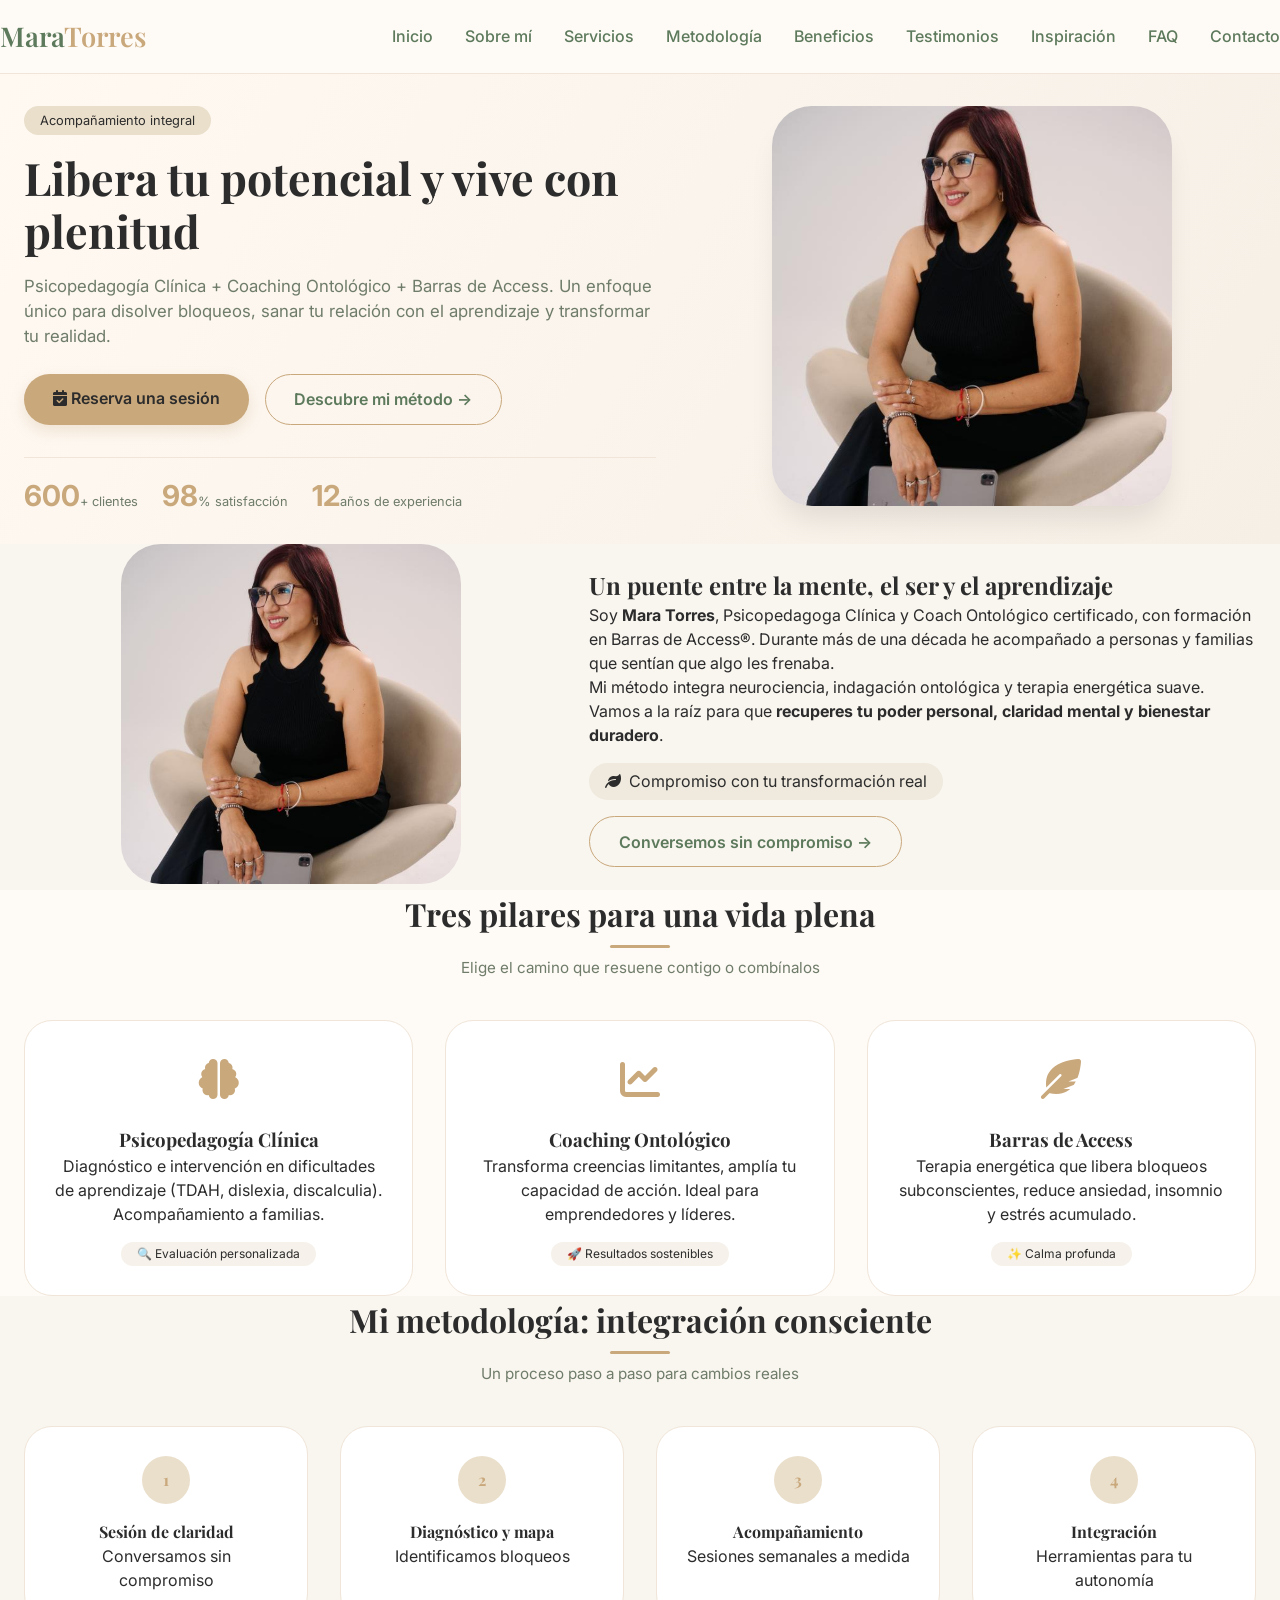
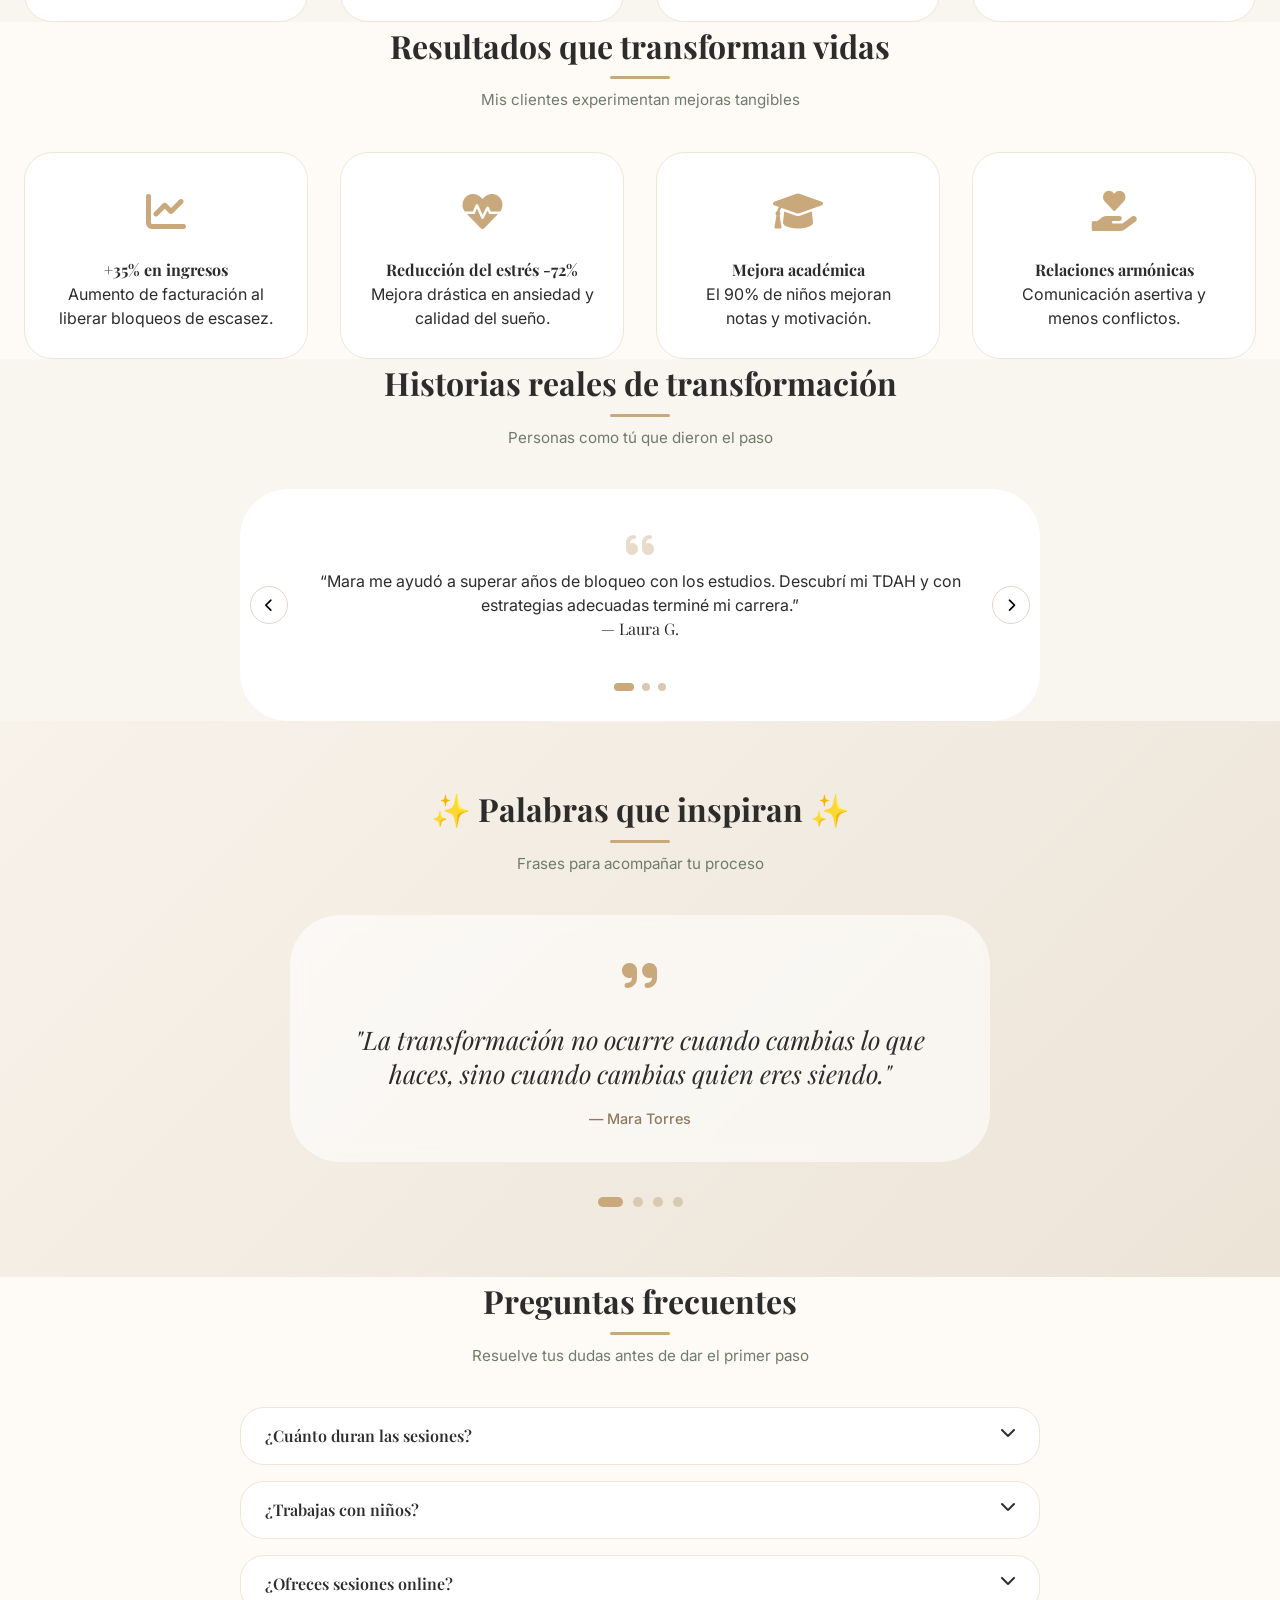
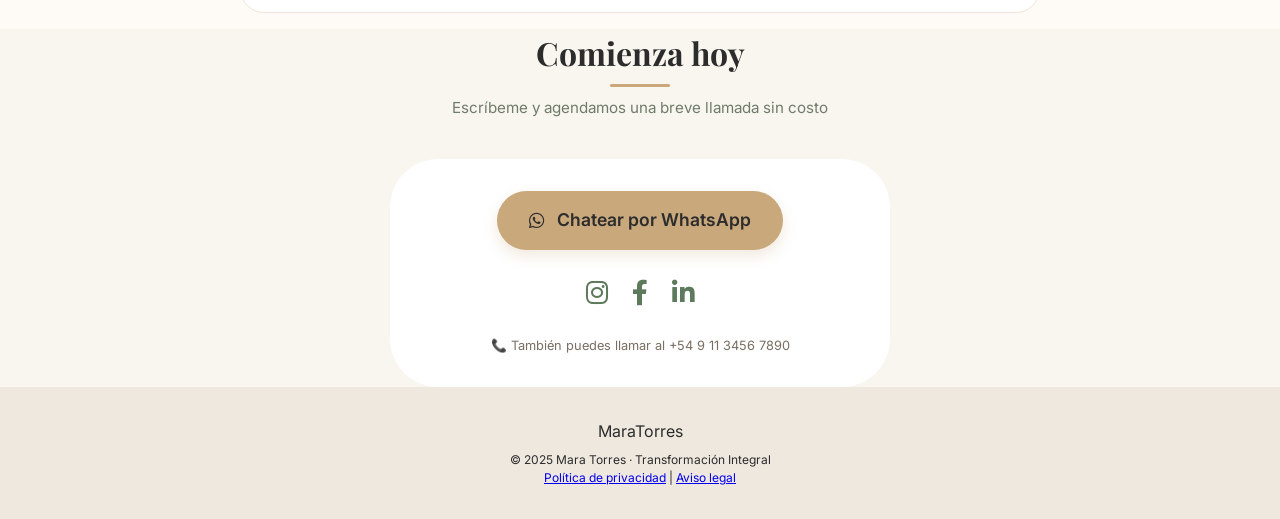
==== index.html @ 10e6f529 "Add files via upload" ====
<!DOCTYPE html>
<html lang="es">
<head>
  <meta charset="UTF-8">
  <meta name="viewport" content="width=device-width, initial-scale=1.0, viewport-fit=cover">
  <meta name="description" content="Mara Torres: Psicopedagogía Clínica, Coaching Ontológico y Barras de Access. Transforma tu vida, libera bloqueos y alcanza bienestar integral.">
  <meta name="keywords" content="coaching ontológico, barras de access, psicopedagogía clínica, bienestar, salud mental">
  <meta name="author" content="Mara Torres">
  <title>Mara Torres | Bienestar integral y transformación personal</title>
  <link rel="stylesheet" href="styles.css">
  <link href="https://fonts.googleapis.com/css2?family=Inter:opsz,wght@14..32,300;14..32,400;14..32,500;14..32,600;14..32,700&family=Playfair+Display:ital,wght@0,400;0,500;0,600;0,700;1,400&display=swap" rel="stylesheet">
  <link rel="stylesheet" href="https://cdnjs.cloudflare.com/ajax/libs/font-awesome/6.0.0-beta3/css/all.min.css">
</head>
<body>

<header>
  <div class="navbar container">
    <div class="logo">Mara<span>Torres</span></div>
    <div class="menu-icon" id="menuToggle">
      <i class="fas fa-bars"></i>
    </div>
    <ul class="nav-links" id="navLinks">
      <li><a href="#home">Inicio</a></li>
      <li><a href="#about">Sobre mí</a></li>
      <li><a href="#services">Servicios</a></li>
      <li><a href="#method">Metodología</a></li>
      <li><a href="#benefits">Beneficios</a></li>
      <li><a href="#testimonials">Testimonios</a></li>
      <li><a href="#artistic">Inspiración</a></li>
      <li><a href="#faq">FAQ</a></li>
      <li><a href="#contact">Contacto</a></li>
    </ul>
  </div>
</header>

<main>
  <section id="home" class="hero">
    <div class="container hero-grid">
      <div class="hero-content fade-up">
        <span class="hero-badge">Acompañamiento integral</span>
        <h1>Libera tu potencial y vive con plenitud</h1>
        <p>Psicopedagogía Clínica + Coaching Ontológico + Barras de Access. Un enfoque único para disolver bloqueos, sanar tu relación con el aprendizaje y transformar tu realidad.</p>
        <div class="hero-buttons">
          <a href="#contact" class="btn-primary"><i class="fas fa-calendar-check"></i> Reserva una sesión</a>
          <a href="#method" class="btn-outline">Descubre mi método →</a>
        </div>
        <div class="hero-stats">
          <div class="stat"><span class="stat-number" data-target="600">0</span><span class="stat-label">+ clientes</span></div>
          <div class="stat"><span class="stat-number" data-target="98">0</span><span class="stat-label">% satisfacción</span></div>
          <div class="stat"><span class="stat-number" data-target="12">0</span><span class="stat-label">años de experiencia</span></div>
        </div>
      </div>
      <div class="hero-image fade-up">
        <img src="mara.jpg" alt="Mara Torres">
      </div>
    </div>
  </section>

  <section id="about" class="bg-soft">
    <div class="container about-wrapper">
      <div class="about-img fade-up">
        <img src="mara.jpg" alt="Mara Torres">
      </div>
      <div class="about-text fade-up">
        <h2>Un puente entre la mente, el ser y el aprendizaje</h2>
        <p>Soy <strong>Mara Torres</strong>, Psicopedagoga Clínica y Coach Ontológico certificado, con formación en Barras de Access®. Durante más de una década he acompañado a personas y familias que sentían que algo les frenaba.</p>
        <p>Mi método integra neurociencia, indagación ontológica y terapia energética suave. Vamos a la raíz para que <strong>recuperes tu poder personal, claridad mental y bienestar duradero</strong>.</p>
        <div class="about-signature"><i class="fas fa-leaf"></i> <span>Compromiso con tu transformación real</span></div>
        <a href="#contact" class="btn-outline">Conversemos sin compromiso →</a>
      </div>
    </div>
  </section>

  <section id="services">
    <div class="container">
      <div class="section-header fade-up">
        <h2>Tres pilares para una vida plena</h2>
        <p>Elige el camino que resuene contigo o combínalos</p>
      </div>
      <div class="services-grid">
        <div class="service-card fade-up delay-1">
          <div class="service-icon"><i class="fas fa-brain"></i></div>
          <h3>Psicopedagogía Clínica</h3>
          <p>Diagnóstico e intervención en dificultades de aprendizaje (TDAH, dislexia, discalculia). Acompañamiento a familias.</p>
          <div class="service-tag">🔍 Evaluación personalizada</div>
        </div>
        <div class="service-card fade-up delay-2">
          <div class="service-icon"><i class="fas fa-chart-line"></i></div>
          <h3>Coaching Ontológico</h3>
          <p>Transforma creencias limitantes, amplía tu capacidad de acción. Ideal para emprendedores y líderes.</p>
          <div class="service-tag">🚀 Resultados sostenibles</div>
        </div>
        <div class="service-card fade-up delay-3">
          <div class="service-icon"><i class="fas fa-feather-alt"></i></div>
          <h3>Barras de Access</h3>
          <p>Terapia energética que libera bloqueos subconscientes, reduce ansiedad, insomnio y estrés acumulado.</p>
          <div class="service-tag">✨ Calma profunda</div>
        </div>
      </div>
    </div>
  </section>

  <section id="method" class="bg-soft">
    <div class="container">
      <div class="section-header fade-up">
        <h2>Mi metodología: integración consciente</h2>
        <p>Un proceso paso a paso para cambios reales</p>
      </div>
      <div class="method-steps">
        <div class="step fade-up"><div class="step-number">1</div><h4>Sesión de claridad</h4><p>Conversamos sin compromiso</p></div>
        <div class="step fade-up"><div class="step-number">2</div><h4>Diagnóstico y mapa</h4><p>Identificamos bloqueos</p></div>
        <div class="step fade-up"><div class="step-number">3</div><h4>Acompañamiento</h4><p>Sesiones semanales a medida</p></div>
        <div class="step fade-up"><div class="step-number">4</div><h4>Integración</h4><p>Herramientas para tu autonomía</p></div>
      </div>
    </div>
  </section>

  <section id="benefits">
    <div class="container">
      <div class="section-header fade-up">
        <h2>Resultados que transforman vidas</h2>
        <p>Mis clientes experimentan mejoras tangibles</p>
      </div>
      <div class="benefits-grid">
        <div class="benefit-item fade-up"><div class="benefit-icon"><i class="fas fa-chart-line"></i></div><h4>+35% en ingresos</h4><p>Aumento de facturación al liberar bloqueos de escasez.</p></div>
        <div class="benefit-item fade-up"><div class="benefit-icon"><i class="fas fa-heartbeat"></i></div><h4>Reducción del estrés -72%</h4><p>Mejora drástica en ansiedad y calidad del sueño.</p></div>
        <div class="benefit-item fade-up"><div class="benefit-icon"><i class="fas fa-graduation-cap"></i></div><h4>Mejora académica</h4><p>El 90% de niños mejoran notas y motivación.</p></div>
        <div class="benefit-item fade-up"><div class="benefit-icon"><i class="fas fa-hand-holding-heart"></i></div><h4>Relaciones armónicas</h4><p>Comunicación asertiva y menos conflictos.</p></div>
      </div>
    </div>
  </section>

  <section id="testimonials" class="bg-soft">
    <div class="container">
      <div class="section-header fade-up">
        <h2>Historias reales de transformación</h2>
        <p>Personas como tú que dieron el paso</p>
      </div>
      <div class="testimonial-slider-container fade-up">
        <div class="testimonials-wrapper" id="testimonialWrapper">
          <div class="testimonial-card"><i class="fas fa-quote-left testimonial-quote"></i><div class="testimonial-text">“Mara me ayudó a superar años de bloqueo con los estudios. Descubrí mi TDAH y con estrategias adecuadas terminé mi carrera.”</div><div class="testimonial-name">— Laura G.</div></div>
          <div class="testimonial-card"><i class="fas fa-quote-left testimonial-quote"></i><div class="testimonial-text">“El coaching ontológico me dio las herramientas para duplicar mis ingresos en 6 meses y sentir paz al emprender.”</div><div class="testimonial-name">— Carlos M.</div></div>
          <div class="testimonial-card"><i class="fas fa-quote-left testimonial-quote"></i><div class="testimonial-text">“Las Barras de Access me liberaron de un insomnio de 10 años. Ahora duermo profundamente.”</div><div class="testimonial-name">— Valeria S.</div></div>
        </div>
        <button class="slider-btn btn-prev" id="prevTesti"><i class="fas fa-chevron-left"></i></button>
        <button class="slider-btn btn-next" id="nextTesti"><i class="fas fa-chevron-right"></i></button>
        <div class="dots" id="testiDots"></div>
      </div>
    </div>
  </section>

  <section id="artistic" class="artistic-section">
    <div class="container">
      <div class="section-header fade-up">
        <h2>✨ Palabras que inspiran ✨</h2>
        <p>Frases para acompañar tu proceso</p>
      </div>
      <div class="artistic-slider" id="artisticSlider">
        <div class="artistic-slide active">
          <div class="quote-icon"><i class="fas fa-quote-right"></i></div>
          <p class="artistic-text">"La transformación no ocurre cuando cambias lo que haces, sino cuando cambias quien eres siendo."</p>
          <span class="artistic-author">— Mara Torres</span>
        </div>
        <div class="artistic-slide">
          <div class="quote-icon"><i class="fas fa-seedling"></i></div>
          <p class="artistic-text">"El aprendizaje no es llenar un cubo, sino encender un fuego."</p>
          <span class="artistic-author">— William Butler Yeats</span>
        </div>
        <div class="artistic-slide">
          <div class="quote-icon"><i class="fas fa-dove"></i></div>
          <p class="artistic-text">"Tu cerebro es maleable. Cada pensamiento nuevo es una nueva conexión esperando nacer."</p>
          <span class="artistic-author">— Neurociencia Aplicada</span>
        </div>
        <div class="artistic-slide">
          <div class="quote-icon"><i class="fas fa-feather-alt"></i></div>
          <p class="artistic-text">"Las Barras de Access no curan, liberan lo que nunca debió estar allí."</p>
          <span class="artistic-author">— Gary Douglas</span>
        </div>
      </div>
      <div class="artistic-dots" id="artisticDots"></div>
    </div>
  </section>

  <section id="faq">
    <div class="container">
      <div class="section-header fade-up">
        <h2>Preguntas frecuentes</h2>
        <p>Resuelve tus dudas antes de dar el primer paso</p>
      </div>
      <div class="faq-grid">
        <div class="faq-item fade-up"><div class="faq-question"><span>¿Cuánto duran las sesiones?</span><i class="fas fa-chevron-down"></i></div><div class="faq-answer">Sesiones de 60 min (presencial/online). Barras de Access: 90 min.</div></div>
        <div class="faq-item fade-up"><div class="faq-question"><span>¿Trabajas con niños?</span><i class="fas fa-chevron-down"></i></div><div class="faq-answer">Sí, en Psicopedagogía Clínica desde 6 años, siempre con acompañamiento familiar.</div></div>
        <div class="faq-item fade-up"><div class="faq-question"><span>¿Ofreces sesiones online?</span><i class="fas fa-chevron-down"></i></div><div class="faq-answer">Sí, vía Zoom para todo el mundo. Las Barras también a distancia.</div></div>
      </div>
    </div>
  </section>

  <section id="contact" class="bg-soft">
    <div class="container">
      <div class="section-header fade-up">
        <h2>Comienza hoy</h2>
        <p>Escríbeme y agendamos una breve llamada sin costo</p>
      </div>
      <div class="contact-simple">
        <a href="https://wa.me/541134567890?text=Hola%20Mara%2C%20quiero%20agendar%20una%20sesi%C3%B3n" class="btn-primary whatsapp-big" target="_blank">
          <i class="fab fa-whatsapp"></i> Chatear por WhatsApp
        </a>
        <div class="social-links">
          <a href="#" class="social-icon"><i class="fab fa-instagram"></i></a>
          <a href="#" class="social-icon"><i class="fab fa-facebook-f"></i></a>
          <a href="#" class="social-icon"><i class="fab fa-linkedin-in"></i></a>
        </div>
        <p class="contact-note-mobile">📞 También puedes llamar al +54 9 11 3456 7890</p>
      </div>
    </div>
  </section>
</main>

<footer>
  <div class="container">
    <div class="footer-logo">Mara<span>Torres</span></div>
    <div class="copyright">
      <p>© 2025 Mara Torres · Transformación Integral</p>
      <p><a href="#">Política de privacidad</a> | <a href="#">Aviso legal</a></p>
    </div>
  </div>
</footer>

<script src="script.js"></script>
</body>
</html>
---- styles.css ----
/* ========== PALETA DE COLORES (CAMBIA AQUÍ PARA PROBAR) ========== */
:root {
  --primary: #C9A87C;
  --primary-dark: #B58E63;
  --primary-light: #EADFCB;
  --secondary: #5D7A5C;
  --secondary-light: #8F9E8A;
  --bg-light: #FEFAF5;
  --bg-soft: #F9F5EF;
  --text-dark: #2C2C2C;
  --text-muted: #6F7C6A;
  --border: #F0E5D8;
  --white: #FFFFFF;
  --shadow: rgba(93, 122, 92, 0.15);
}

* {
  margin: 0;
  padding: 0;
  box-sizing: border-box;
}

body {
  font-family: 'Inter', sans-serif;
  background-color: var(--bg-light);
  color: var(--text-dark);
  line-height: 1.5;
  overflow-x: hidden;
}

section {
  scroll-margin-top: 80px;
}

h1, h2, h3, h4, .logo, .testimonial-name, .step-number, .faq-question, .artistic-text {
  font-family: 'Playfair Display', serif;
}

.container {
  max-width: 1280px;
  margin: 0 auto;
  padding: 0 1.5rem;
  width: 100%;
}

/* ========== HEADER ========== */
header {
  background: rgba(254, 250, 245, 0.98);
  backdrop-filter: blur(10px);
  position: sticky;
  top: 0;
  z-index: 1000;
  border-bottom: 1px solid var(--border);
}
.navbar {
  display: flex;
  justify-content: space-between;
  align-items: center;
  padding: 1rem 0;
  flex-wrap: wrap;
}
.logo {
  font-size: 1.7rem;
  font-weight: 600;
  color: var(--secondary);
}
.logo span { color: var(--primary); }
.menu-icon {
  display: none;
  font-size: 1.8rem;
  cursor: pointer;
  color: var(--secondary);
  background: none;
  border: none;
}
.nav-links {
  display: flex;
  gap: 2rem;
  list-style: none;
}
.nav-links a {
  text-decoration: none;
  font-family: 'Inter', sans-serif;
  font-weight: 500;
  color: var(--secondary);
  transition: 0.2s;
}
.nav-links a:hover { color: var(--primary); }

/* ========== BUTTONS ========== */
.btn-primary, .btn-outline {
  display: inline-block;
  padding: 0.8rem 1.8rem;
  border-radius: 50px;
  text-decoration: none;
  font-weight: 600;
  transition: all 0.3s ease;
  font-family: 'Inter', sans-serif;
  text-align: center;
}
.btn-primary {
  background: var(--primary);
  color: var(--text-dark);
  box-shadow: 0 6px 14px rgba(201,168,124,0.25);
  border: none;
}
.btn-primary:hover {
  background: var(--primary-dark);
  transform: translateY(-3px);
  box-shadow: 0 10px 20px rgba(201,168,124,0.3);
}
.btn-outline {
  background: transparent;
  border: 1.5px solid var(--primary);
  color: var(--secondary);
}
.btn-outline:hover {
  background: var(--primary);
  color: white;
  transform: translateY(-2px);
}

/* ========== HERO ========== */
.hero {
  padding: 2rem 0;
  background: linear-gradient(120deg, #FFF9F2, #F6EFE6);
}
.hero-grid {
  display: flex;
  align-items: center;
  gap: 2rem;
  flex-wrap: wrap;
}
.hero-content {
  flex: 1;
  min-width: 280px;
}
.hero-image {
  flex: 0.9;
  text-align: center;
}
.hero-image img {
  width: 100%;
  max-width: 400px;
  border-radius: 40px;
  box-shadow: 0 20px 30px -8px rgba(0,0,0,0.1);
  animation: fadeInUp 1s ease-out, float 5s ease-in-out infinite;
  transform-origin: center;
}
@keyframes fadeInUp {
  0% {
    opacity: 0;
    transform: translateY(30px) scale(0.96);
    filter: blur(4px);
  }
  100% {
    opacity: 1;
    transform: translateY(0) scale(1);
    filter: blur(0);
  }
}
@keyframes float {
  0% { transform: translateY(0px); }
  50% { transform: translateY(-8px); }
  100% { transform: translateY(0px); }
}
.hero-image:hover img {
  transform: scale(1.02);
  transition: transform 0.5s cubic-bezier(0.2, 0.9, 0.4, 1.1);
  filter: brightness(1.02) saturate(1.02);
}
.hero-badge {
  background: var(--primary-light);
  padding: 0.3rem 1rem;
  border-radius: 50px;
  font-size: 0.8rem;
  display: inline-block;
  margin-bottom: 1rem;
}
.hero-content h1 {
  font-size: 2.8rem;
  font-weight: 700;
  line-height: 1.2;
  margin-bottom: 1rem;
}
.hero-content p {
  font-size: 1.05rem;
  margin-bottom: 1.5rem;
  color: var(--text-muted);
}
.hero-buttons {
  display: flex;
  gap: 1rem;
  flex-wrap: wrap;
  margin-bottom: 2rem;
}
.hero-stats {
  display: flex;
  gap: 1.5rem;
  border-top: 1px solid var(--border);
  padding-top: 1.5rem;
}
.stat-number {
  font-size: 1.8rem;
  font-weight: 700;
  color: var(--primary);
  line-height: 1;
}
.stat-label { font-size: 0.8rem; color: var(--text-muted); }

/* ========== ABOUT ========== */
.about-wrapper {
  display: flex;
  gap: 2rem;
  flex-wrap: wrap;
  align-items: center;
}
.about-text { flex: 1; }
.about-img { flex: 0.8; text-align: center; }
.about-img img {
  width: 100%;
  max-width: 340px;
  border-radius: 40px;
  animation: fadeInScale 1.2s ease-out;
  transition: transform 0.4s cubic-bezier(0.2, 0.9, 0.4, 1.1), filter 0.3s ease;
  transform-origin: center;
}
@keyframes fadeInScale {
  0% {
    opacity: 0;
    transform: scale(0.92) translateY(20px);
    filter: blur(3px);
  }
  100% {
    opacity: 1;
    transform: scale(1) translateY(0);
    filter: blur(0);
  }
}
.about-img:hover img {
  transform: scale(1.03);
  filter: brightness(1.02) saturate(1.02);
}
.about-signature {
  display: inline-flex;
  align-items: center;
  gap: 0.5rem;
  background: #F0EADE;
  padding: 0.4rem 1rem;
  border-radius: 50px;
  margin: 1rem 0;
}

/* ========== SERVICIOS Y BENEFICIOS ========== */
.services-grid, .benefits-grid, .method-steps {
  display: grid;
  grid-template-columns: repeat(auto-fit, minmax(260px, 1fr));
  gap: 2rem;
}
.service-card, .benefit-item, .step {
  background: var(--white);
  border-radius: 28px;
  padding: 1.8rem;
  text-align: center;
  border: 1px solid var(--border);
  transition: transform 0.3s ease, box-shadow 0.3s ease;
}
.service-card:hover, .benefit-item:hover, .step:hover {
  transform: translateY(-8px);
  box-shadow: 0 20px 30px -12px var(--shadow);
}
.service-icon, .benefit-icon { font-size: 2.5rem; color: var(--primary); margin-bottom: 1rem; }
.step-number {
  background: var(--primary-light);
  width: 48px;
  height: 48px;
  display: flex;
  margin: 0 auto 1rem;
  align-items: center;
  justify-content: center;
  border-radius: 60px;
  font-weight: 700;
  color: var(--primary);
}
.service-tag {
  margin-top: 1rem;
  font-size: 0.75rem;
  background: #F6F2EB;
  display: inline-block;
  padding: 0.2rem 1rem;
  border-radius: 50px;
}

/* ========== SECTION HEADER (títulos con línea) ========== */
.section-header {
  text-align: center;
  margin-bottom: 2.5rem;
}
.section-header h2 {
  font-size: 2rem;
  display: inline-block;
  position: relative;
  margin-bottom: 1.2rem;
}
.section-header h2:after {
  content: '';
  position: absolute;
  bottom: -0.6rem;
  left: 50%;
  transform: translateX(-50%);
  width: 60px;
  height: 3px;
  background: var(--primary);
  border-radius: 4px;
}
.section-header p {
  color: var(--text-muted);
  font-size: 0.95rem;
}
.bg-soft { background-color: var(--bg-soft); }

/* ========== TESTIMONIALS ========== */
.testimonial-slider-container {
  position: relative;
  max-width: 800px;
  margin: 0 auto;
  overflow: hidden;
  background: var(--white);
  border-radius: 48px;
  padding: 1.5rem;
}
.testimonials-wrapper { display: flex; transition: transform 0.4s ease; }
.testimonial-card {
  flex: 0 0 100%;
  padding: 1rem;
  text-align: center;
}
.testimonial-quote { font-size: 2rem; color: var(--primary); opacity: 0.4; margin-bottom: 0.5rem; }
.slider-btn {
  position: absolute;
  top: 50%;
  transform: translateY(-50%);
  background: white;
  border: 1px solid #E2D5C8;
  width: 38px;
  height: 38px;
  border-radius: 50%;
  cursor: pointer;
}
.btn-prev { left: 10px; }
.btn-next { right: 10px; }
.dots { text-align: center; margin-top: 1rem; }
.dot {
  display: inline-block;
  width: 8px;
  height: 8px;
  background: #D9C9B0;
  border-radius: 50%;
  margin: 0 4px;
  cursor: pointer;
}
.dot.active { background: var(--primary); width: 20px; border-radius: 20px; }

/* ========== SECCIÓN ARTÍSTICA ========== */
.artistic-section {
  background: linear-gradient(135deg, #f7f2ea 0%, #ede4d8 100%);
  padding: 4rem 0;
  text-align: center;
}
.artistic-slider {
  position: relative;
  max-width: 700px;
  margin: 0 auto;
  min-height: 250px;
}
.artistic-slide {
  display: none;
  opacity: 0;
  transition: opacity 0.6s ease;
  padding: 2rem;
  background: rgba(255,255,255,0.6);
  border-radius: 50px;
  backdrop-filter: blur(8px);
}
.artistic-slide.active {
  display: block;
  opacity: 1;
}
.quote-icon {
  font-size: 2.5rem;
  color: var(--primary);
  margin-bottom: 1rem;
}
.artistic-text {
  font-size: 1.6rem;
  font-style: italic;
  line-height: 1.3;
  color: var(--text-dark);
  margin-bottom: 1rem;
}
.artistic-author {
  font-size: 0.9rem;
  color: #8f7a5f;
  font-weight: 500;
}
.artistic-dots {
  margin-top: 1.5rem;
}
.artistic-dot {
  display: inline-block;
  width: 10px;
  height: 10px;
  border-radius: 50%;
  background: #D9C9B0;
  margin: 0 5px;
  cursor: pointer;
}
.artistic-dot.active {
  background: var(--primary);
  width: 25px;
  border-radius: 10px;
}

/* ========== FAQ ========== */
.faq-grid { max-width: 800px; margin: 0 auto; }
.faq-item {
  background: var(--white);
  border-radius: 24px;
  margin-bottom: 1rem;
  border: 1px solid var(--border);
  overflow: hidden;
}
.faq-question {
  display: flex;
  justify-content: space-between;
  padding: 1rem 1.5rem;
  cursor: pointer;
  font-weight: 600;
}
.faq-answer {
  max-height: 0;
  padding: 0 1.5rem;
  overflow: hidden;
  transition: max-height 0.3s ease;
  color: var(--text-muted);
}
.faq-item.active .faq-answer {
  max-height: 120px;
  padding: 0 1.5rem 1rem;
}
.faq-item.active .faq-question i { transform: rotate(180deg); }

/* ========== CONTACTO SIMPLE ========== */
.contact-simple {
  text-align: center;
  padding: 2rem;
  background: var(--white);
  border-radius: 48px;
  max-width: 500px;
  margin: 0 auto;
}
.whatsapp-big {
  display: inline-flex;
  align-items: center;
  gap: 0.8rem;
  font-size: 1.1rem;
  padding: 1rem 2rem;
}
.social-links {
  margin: 1.5rem 0;
  display: flex;
  justify-content: center;
  gap: 1.5rem;
}
.social-icon {
  color: var(--secondary);
  font-size: 1.6rem;
  transition: 0.2s;
}
.social-icon:hover {
  color: var(--primary);
  transform: translateY(-3px);
}
.contact-note-mobile {
  font-size: 0.8rem;
  color: #7A6E62;
}

/* ========== FOOTER ========== */
footer {
  background: #EFE8DF;
  padding: 2rem 0;
  text-align: center;
}
.copyright { margin-top: 0.5rem; font-size: 0.75rem; }

/* ========== ANIMACIONES FADE-UP SCROLL ========== */
.fade-up {
  opacity: 0;
  transform: translateY(35px);
  transition: opacity 0.7s cubic-bezier(0.2, 0.9, 0.4, 1.1), transform 0.7s ease;
}
.fade-up.visible { opacity: 1; transform: translateY(0); }
.delay-1 { transition-delay: 0.1s; }
.delay-2 { transition-delay: 0.2s; }
.delay-3 { transition-delay: 0.3s; }

/* ========== RESPONSIVE (móvil) con menú hamburguesa mejorado ========== */
@media (max-width: 768px) {
  .container { padding: 0 1.2rem; }
  .menu-icon { 
    display: block; 
    order: 2; 
    z-index: 1001;
    transition: transform 0.2s ease;
  }
  .menu-icon:hover {
    transform: scale(1.05);
  }
  .navbar { 
    flex-wrap: wrap; 
    justify-content: space-between; 
    position: relative; 
  }
  .nav-overlay {
    position: fixed;
    top: 0;
    left: 0;
    width: 100%;
    height: 100%;
    background: rgba(0, 0, 0, 0.5);
    backdrop-filter: blur(4px);
    z-index: 998;
    opacity: 0;
    visibility: hidden;
    transition: opacity 0.3s ease, visibility 0.3s ease;
  }
  .nav-overlay.active {
    opacity: 1;
    visibility: visible;
  }
  .nav-links {
    display: flex;
    flex-direction: column;
    align-items: center;
    gap: 1rem;
    position: absolute;
    top: 100%;
    left: 0;
    width: 100%;
    background: var(--bg-light);
    border-top: 1px solid var(--border);
    border-bottom: 1px solid var(--border);
    padding: 1.5rem 0;
    margin: 0;
    z-index: 999;
    opacity: 0;
    visibility: hidden;
    transform: translateY(-20px);
    transition: opacity 0.3s ease, visibility 0.3s ease, transform 0.3s ease;
    box-shadow: 0 10px 20px rgba(0, 0, 0, 0.05);
  }
  .nav-links.active {
    opacity: 1;
    visibility: visible;
    transform: translateY(0);
  }
  .nav-links li {
    width: 100%;
    text-align: center;
  }
  .nav-links a {
    display: block;
    padding: 0.5rem;
    font-size: 1rem;
  }
  .hero-grid { flex-direction: column; }
  .hero-image { order: 1; margin-bottom: 1.5rem; }
  .hero-content { order: 2; text-align: center; }
  .hero-image img { max-width: 260px; }
  .hero-buttons { justify-content: center; }
  .hero-buttons .btn-primary, .hero-buttons .btn-outline { width: 100%; }
  .hero-stats { justify-content: center; gap: 1rem; }
  .hero-content h1 { font-size: 2rem; text-align: center; }
  .services-grid, .benefits-grid, .method-steps {
    grid-template-columns: repeat(auto-fit, minmax(160px, 1fr));
    gap: 1rem;
  }
  .service-card, .benefit-item, .step {
    padding: 1rem;
  }
  .service-icon, .benefit-icon { font-size: 2rem; }
  .service-card h3, .benefit-item h4 { font-size: 1.1rem; }
  .service-card p, .benefit-item p { font-size: 0.75rem; }
  .about-wrapper { flex-direction: column-reverse; text-align: center; }
  .slider-btn { width: 32px; height: 32px; }
  .artistic-text { font-size: 1.2rem; }
  .section-header h2:after {
    width: 40px;
    height: 2px;
    bottom: -0.4rem;
  }
}

@media (max-width: 480px) {
  .services-grid, .benefits-grid, .method-steps {
    grid-template-columns: 1fr;
  }
  .hero-content h1 { font-size: 1.8rem; }
}
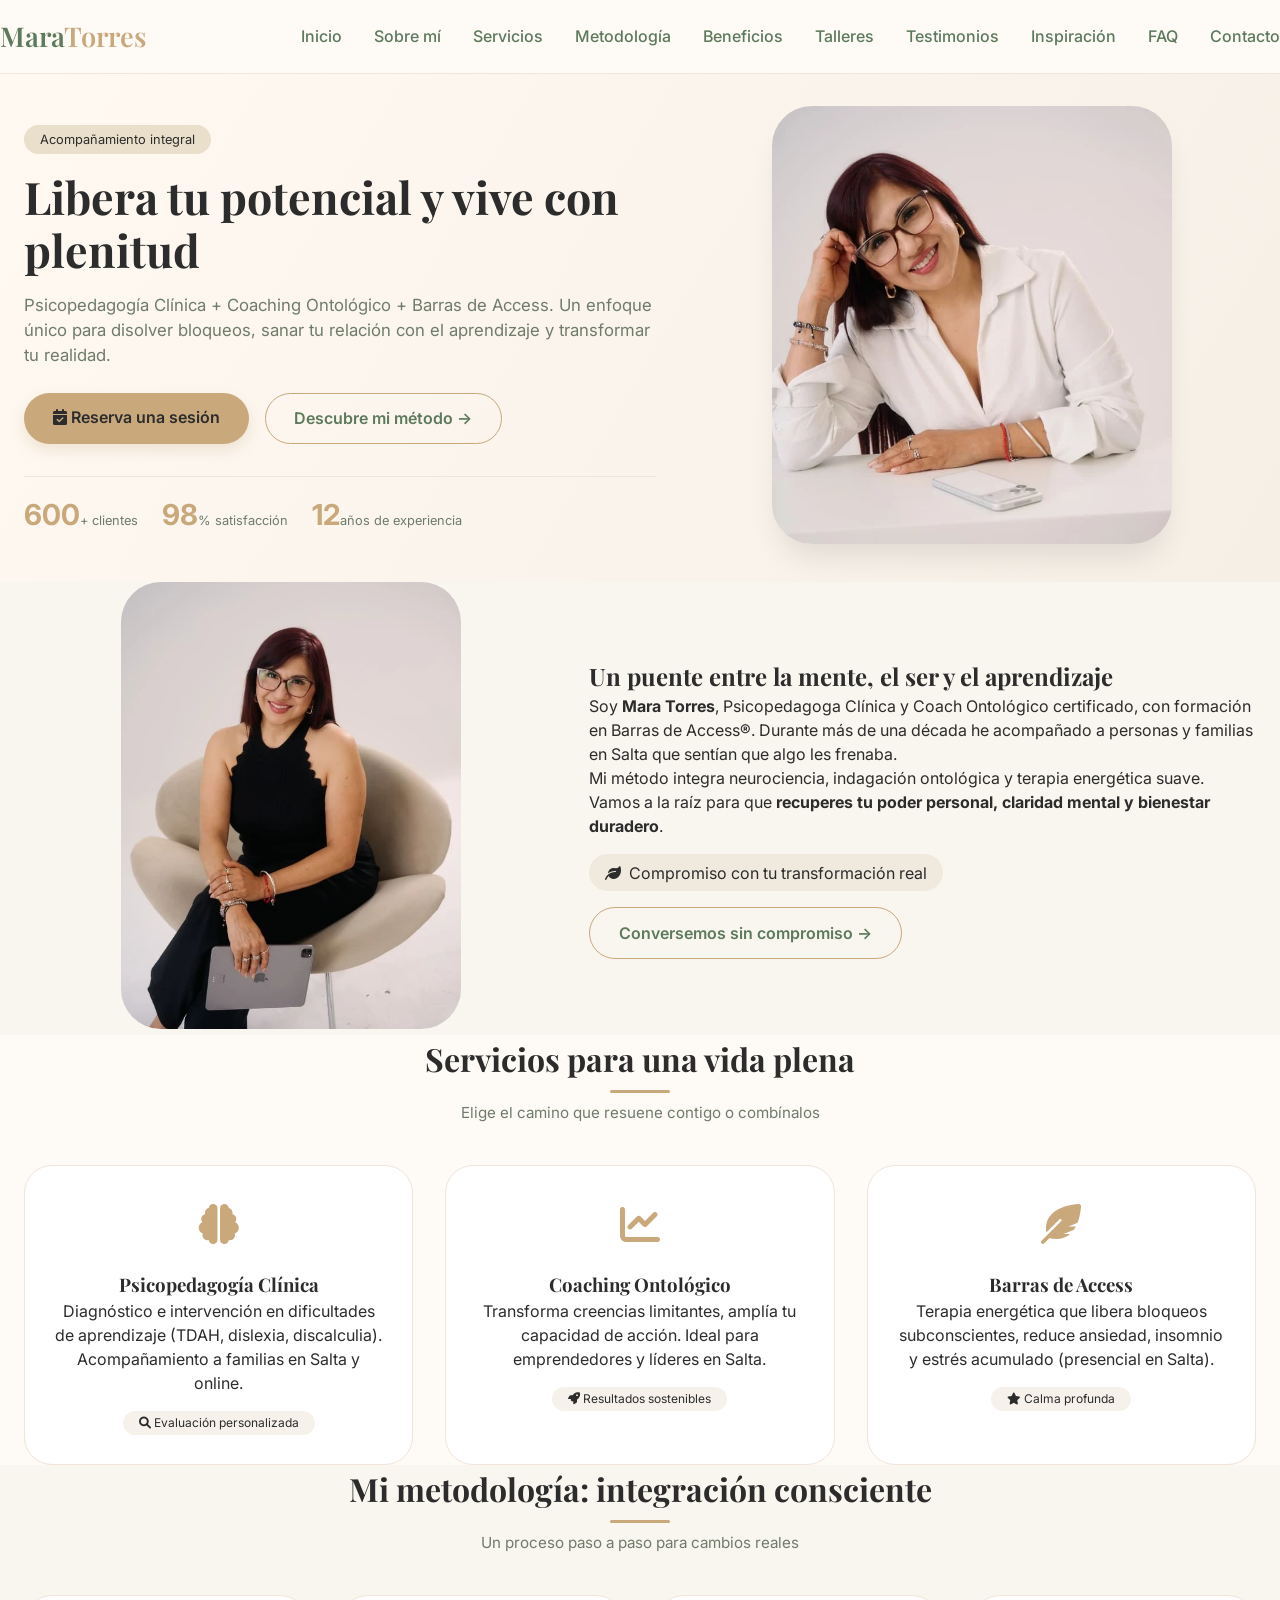
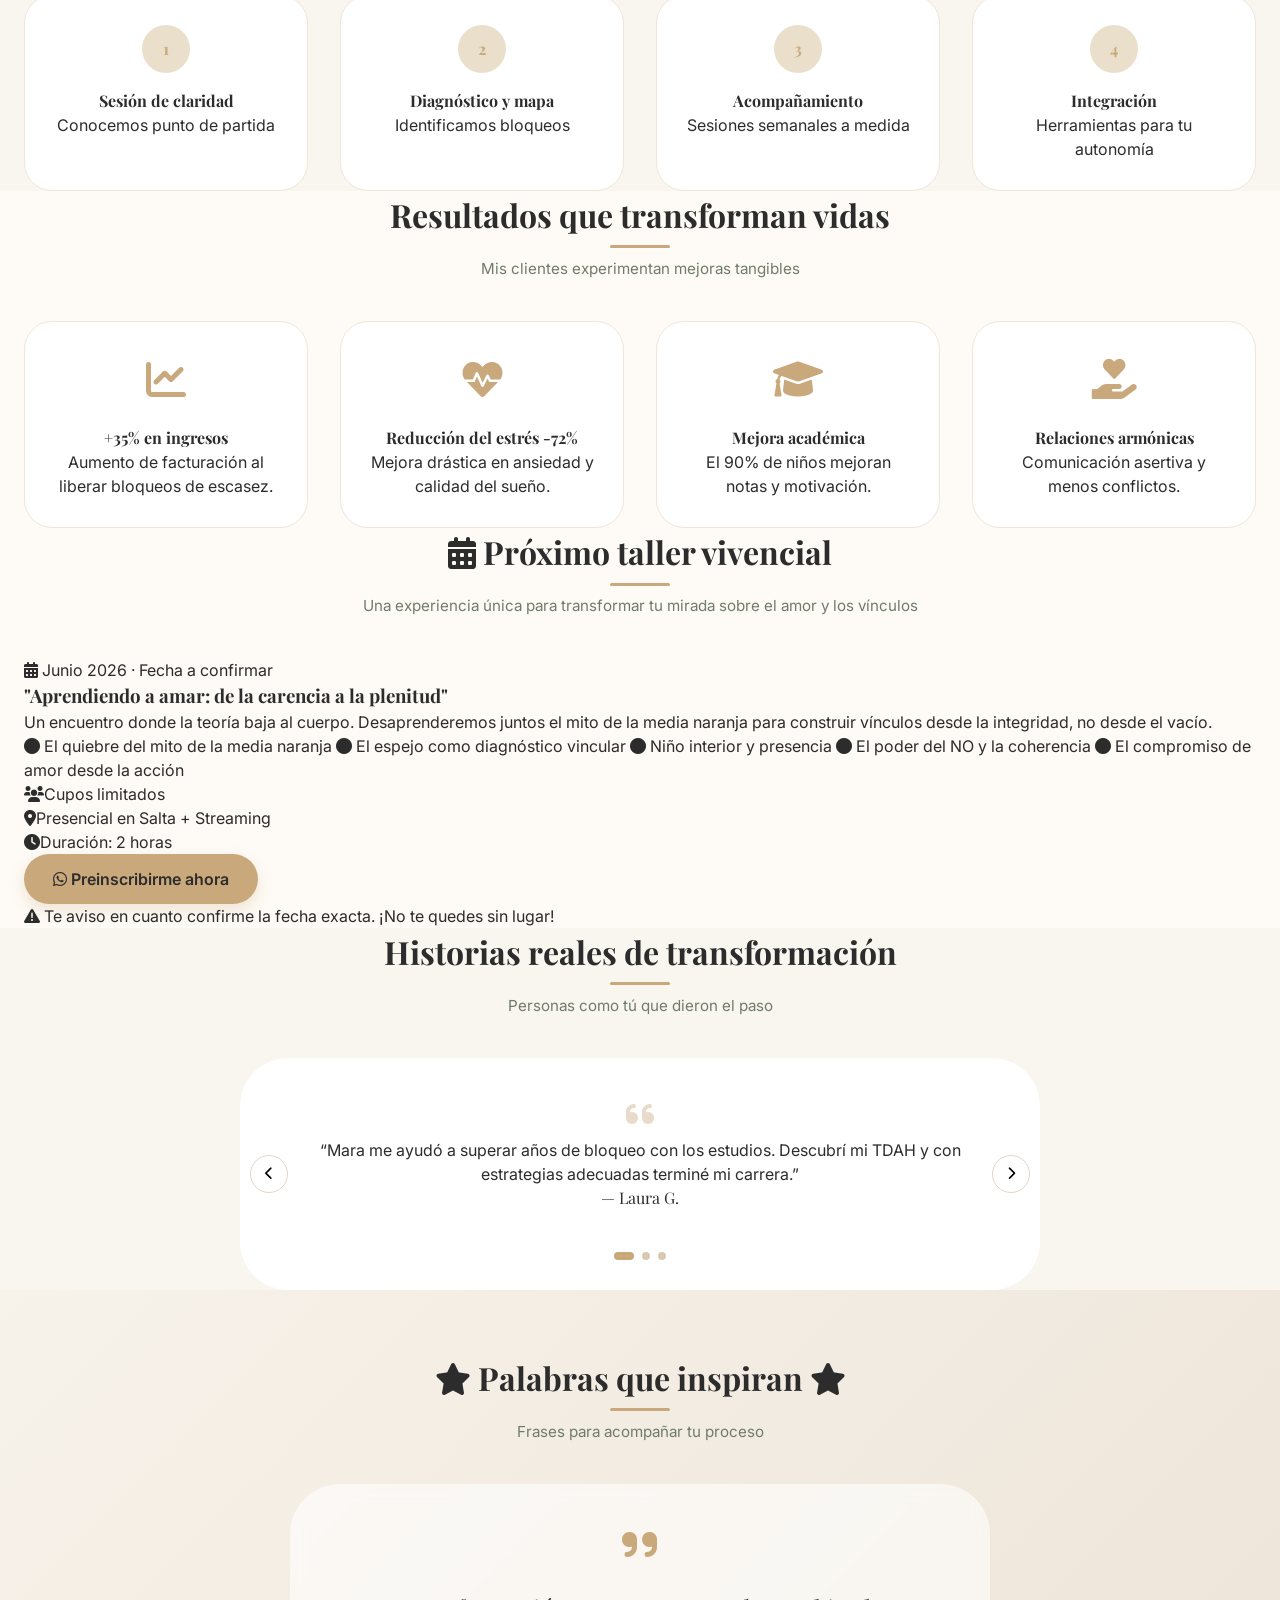
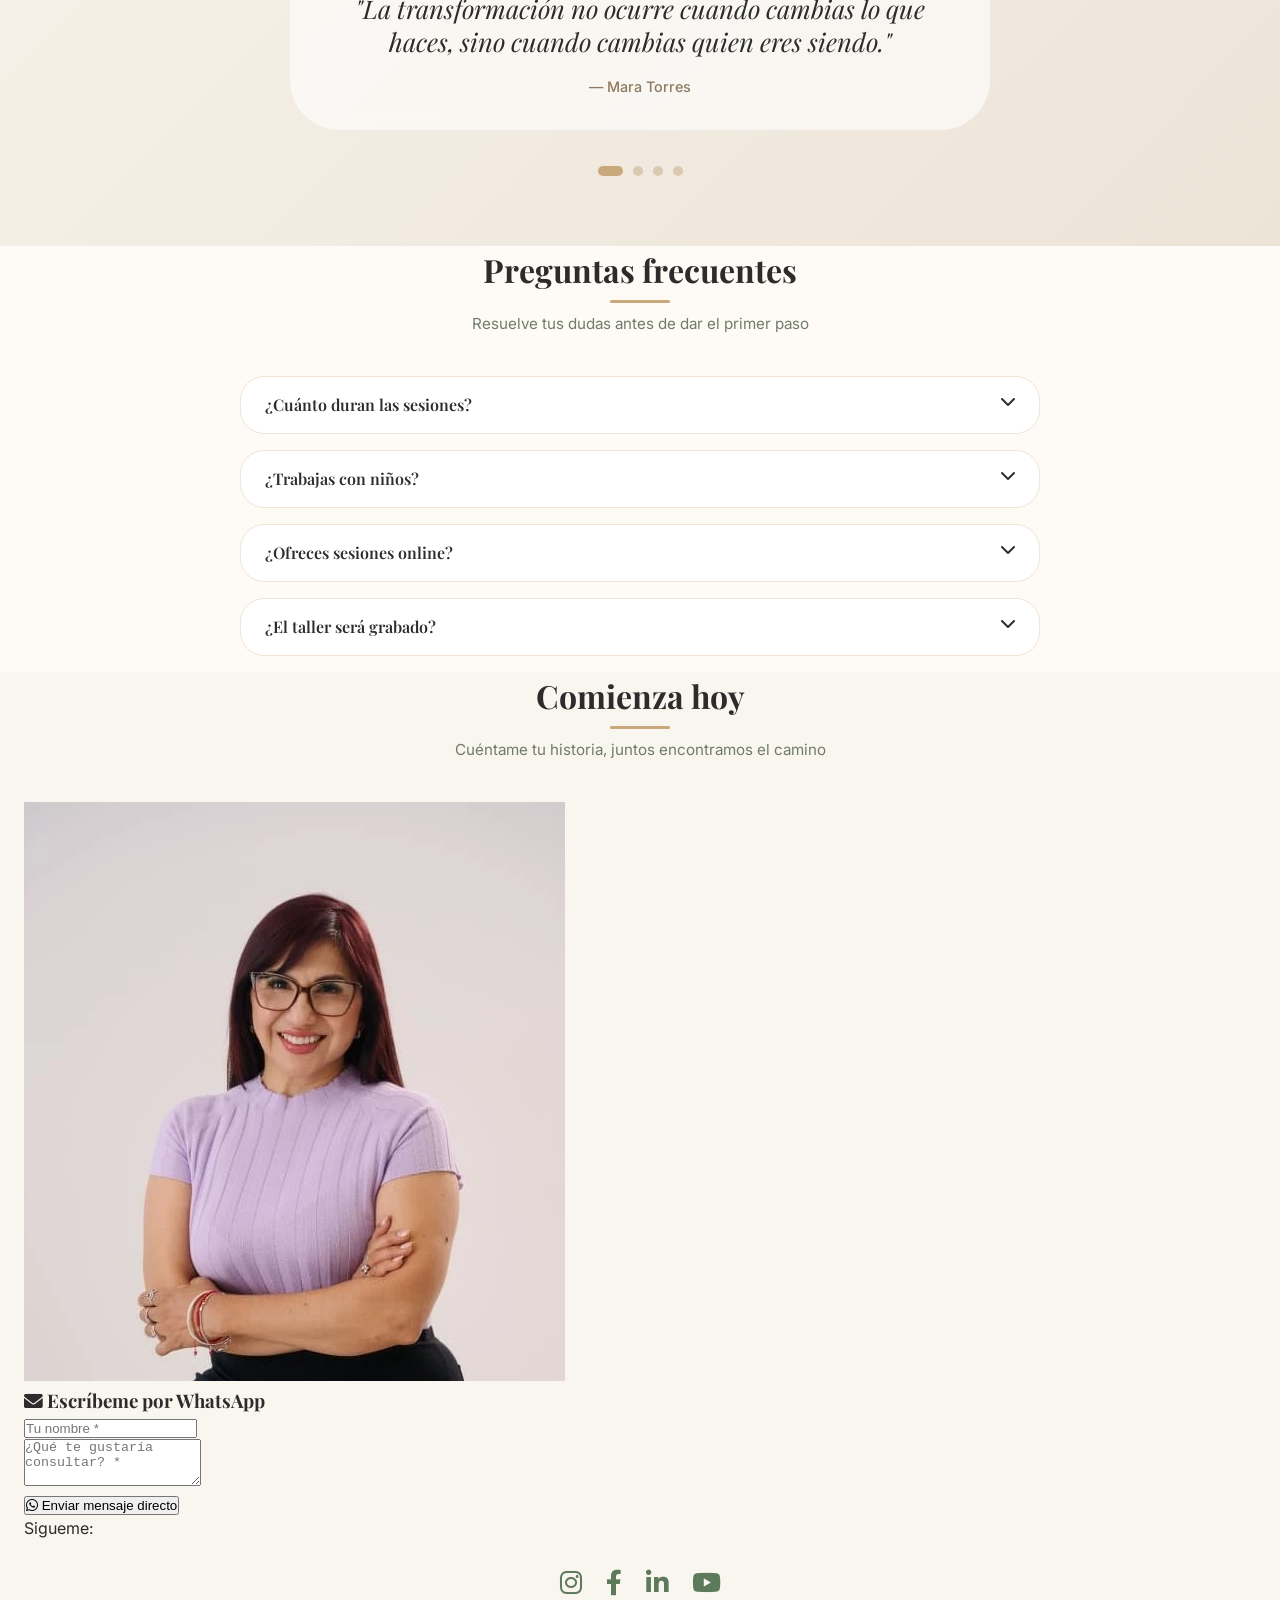
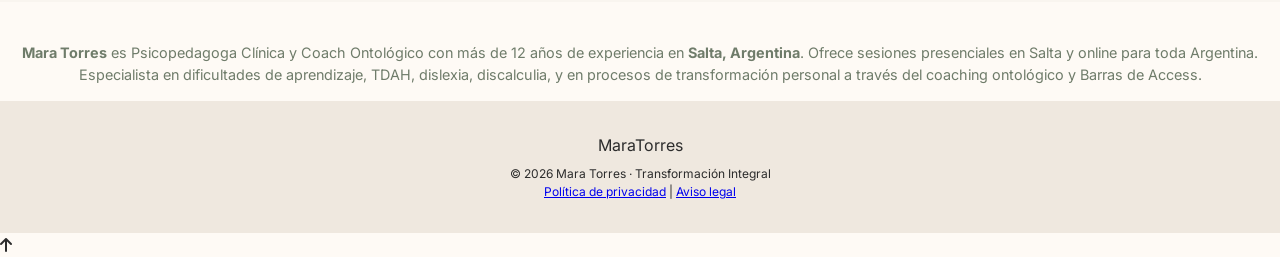
==== commit ccc2cf40: "Update print statement from 'Hello' to 'Goodbye'" ====
--- a/index.html
+++ b/index.html
@@ -3,13 +3,41 @@
 <head>
   <meta charset="UTF-8">
   <meta name="viewport" content="width=device-width, initial-scale=1.0, viewport-fit=cover">
-  <meta name="description" content="Mara Torres: Psicopedagogía Clínica, Coaching Ontológico y Barras de Access. Transforma tu vida, libera bloqueos y alcanza bienestar integral.">
-  <meta name="keywords" content="coaching ontológico, barras de access, psicopedagogía clínica, bienestar, salud mental">
+  <meta name="description" content="Mara Torres, Lic. en Psicopedagogía Clínica y Coach Ontológico en Salta. Acompañamiento para dificultades de aprendizaje, TDAH, ansiedad y crecimiento personal. Sesiones presenciales u online. ¡Conoce mis talleres!">
+  <meta name="keywords" content="Lic. Mara Torres, psicopedagogía Salta, coaching ontológico Salta, Barras de Access Salta, taller aprendiendo a amar, dificultades de aprendizaje, TDAH acompañamiento">
   <meta name="author" content="Mara Torres">
-  <title>Mara Torres | Bienestar integral y transformación personal</title>
+  <meta name="robots" content="index, follow">
+  <link rel="canonical" href="https://www.licenciadamaratorres.com/">
+  <meta property="og:title" content="Mara Torres | Psicopedagogía Clínica y Coaching Ontológico en Salta">
+  <meta property="og:description" content="Sesiones presenciales y online de psicopedagogía, coaching ontológico y Barras de Access. Talleres vivenciales en Salta. ¡Agenda tu primera sesión!">
+  <meta property="og:image" content="https://www.licenciadamaratorres.com/mara1.webp">
+  <meta property="og:url" content="https://www.licenciadamaratorres.com/">
+  <meta property="og:type" content="website">
+  <meta name="twitter:card" content="summary_large_image">
+  <!-- Favicon -->
+  <link rel="icon" type="image/svg+xml" href="data:image/svg+xml,%3Csvg xmlns='http://www.w3.org/2000/svg' viewBox='0 0 100 100'%3E%3Ccircle cx='50' cy='50' r='45' fill='%238F9E8A'/%3E%3Ctext x='50' y='70' font-size='48' text-anchor='middle' fill='%23FFFFFF' font-family='Arial, sans-serif' font-weight='bold'%3EMT%3C/text%3E%3C/svg%3E">
+  <title>Mara Torres | Psicopedagogía Clínica y Coaching Ontológico en Salta</title>
   <link rel="stylesheet" href="styles.css">
   <link href="https://fonts.googleapis.com/css2?family=Inter:opsz,wght@14..32,300;14..32,400;14..32,500;14..32,600;14..32,700&family=Playfair+Display:ital,wght@0,400;0,500;0,600;0,700;1,400&display=swap" rel="stylesheet">
   <link rel="stylesheet" href="https://cdnjs.cloudflare.com/ajax/libs/font-awesome/6.0.0-beta3/css/all.min.css">
+  <!-- Schema.org para profesionales -->
+  <script type="application/ld+json">
+  {
+    "@context": "https://schema.org",
+    "@type": "ProfessionalService",
+    "name": "Mara Torres",
+    "description": "Psicopedagogía Clínica y Coaching Ontológico en Salta, Argentina",
+    "address": {
+      "@type": "PostalAddress",
+      "addressLocality": "Salta",
+      "addressCountry": "Argentina"
+    },
+    "telephone": "+5493871234567",
+    "url": "https://www.licenciadamaratorres.com/",
+    "image": "https://www.licenciadamaratorres.com/mara1.webp",
+    "priceRange": "$$"
+  }
+  </script>
 </head>
 <body>
 
@@ -25,6 +53,7 @@
       <li><a href="#services">Servicios</a></li>
       <li><a href="#method">Metodología</a></li>
       <li><a href="#benefits">Beneficios</a></li>
+      <li><a href="#workshops">Talleres</a></li>
       <li><a href="#testimonials">Testimonios</a></li>
       <li><a href="#artistic">Inspiración</a></li>
       <li><a href="#faq">FAQ</a></li>
@@ -34,6 +63,7 @@
 </header>
 
 <main>
+  <!-- Hero -->
   <section id="home" class="hero">
     <div class="container hero-grid">
       <div class="hero-content fade-up">
@@ -51,19 +81,20 @@
         </div>
       </div>
       <div class="hero-image fade-up">
-        <img src="mara.jpg" alt="Mara Torres">
-      </div>
-    </div>
-  </section>
-
+        <img src="mara1.webp" alt="Mara Torres - sesión de bienestar" loading="eager">
+      </div>
+    </div>
+  </section>
+
+  <!-- Sobre mí -->
   <section id="about" class="bg-soft">
     <div class="container about-wrapper">
       <div class="about-img fade-up">
-        <img src="mara.jpg" alt="Mara Torres">
+        <img src="mara2.webp" alt="Mara Torres - espacio de transformación" loading="lazy">
       </div>
       <div class="about-text fade-up">
         <h2>Un puente entre la mente, el ser y el aprendizaje</h2>
-        <p>Soy <strong>Mara Torres</strong>, Psicopedagoga Clínica y Coach Ontológico certificado, con formación en Barras de Access®. Durante más de una década he acompañado a personas y familias que sentían que algo les frenaba.</p>
+        <p>Soy <strong>Mara Torres</strong>, Psicopedagoga Clínica y Coach Ontológico certificado, con formación en Barras de Access®. Durante más de una década he acompañado a personas y familias en Salta que sentían que algo les frenaba.</p>
         <p>Mi método integra neurociencia, indagación ontológica y terapia energética suave. Vamos a la raíz para que <strong>recuperes tu poder personal, claridad mental y bienestar duradero</strong>.</p>
         <div class="about-signature"><i class="fas fa-leaf"></i> <span>Compromiso con tu transformación real</span></div>
         <a href="#contact" class="btn-outline">Conversemos sin compromiso →</a>
@@ -71,35 +102,37 @@
     </div>
   </section>
 
+  <!-- Servicios -->
   <section id="services">
     <div class="container">
       <div class="section-header fade-up">
-        <h2>Tres pilares para una vida plena</h2>
+        <h2>Servicios para una vida plena</h2>
         <p>Elige el camino que resuene contigo o combínalos</p>
       </div>
       <div class="services-grid">
         <div class="service-card fade-up delay-1">
           <div class="service-icon"><i class="fas fa-brain"></i></div>
           <h3>Psicopedagogía Clínica</h3>
-          <p>Diagnóstico e intervención en dificultades de aprendizaje (TDAH, dislexia, discalculia). Acompañamiento a familias.</p>
-          <div class="service-tag">🔍 Evaluación personalizada</div>
+          <p>Diagnóstico e intervención en dificultades de aprendizaje (TDAH, dislexia, discalculia). Acompañamiento a familias en Salta y online.</p>
+          <div class="service-tag"><i class="fas fa-search"></i> Evaluación personalizada</div>
         </div>
         <div class="service-card fade-up delay-2">
           <div class="service-icon"><i class="fas fa-chart-line"></i></div>
           <h3>Coaching Ontológico</h3>
-          <p>Transforma creencias limitantes, amplía tu capacidad de acción. Ideal para emprendedores y líderes.</p>
-          <div class="service-tag">🚀 Resultados sostenibles</div>
+          <p>Transforma creencias limitantes, amplía tu capacidad de acción. Ideal para emprendedores y líderes en Salta.</p>
+          <div class="service-tag"><i class="fas fa-rocket"></i> Resultados sostenibles</div>
         </div>
         <div class="service-card fade-up delay-3">
           <div class="service-icon"><i class="fas fa-feather-alt"></i></div>
           <h3>Barras de Access</h3>
-          <p>Terapia energética que libera bloqueos subconscientes, reduce ansiedad, insomnio y estrés acumulado.</p>
-          <div class="service-tag">✨ Calma profunda</div>
-        </div>
-      </div>
-    </div>
-  </section>
-
+          <p>Terapia energética que libera bloqueos subconscientes, reduce ansiedad, insomnio y estrés acumulado (presencial en Salta).</p>
+          <div class="service-tag"><i class="fas fa-star"></i> Calma profunda</div>
+        </div>
+      </div>
+    </div>
+  </section>
+
+  <!-- Metodología -->
   <section id="method" class="bg-soft">
     <div class="container">
       <div class="section-header fade-up">
@@ -107,7 +140,7 @@
         <p>Un proceso paso a paso para cambios reales</p>
       </div>
       <div class="method-steps">
-        <div class="step fade-up"><div class="step-number">1</div><h4>Sesión de claridad</h4><p>Conversamos sin compromiso</p></div>
+        <div class="step fade-up"><div class="step-number">1</div><h4>Sesión de claridad</h4><p>Conocemos punto de partida</p></div>
         <div class="step fade-up"><div class="step-number">2</div><h4>Diagnóstico y mapa</h4><p>Identificamos bloqueos</p></div>
         <div class="step fade-up"><div class="step-number">3</div><h4>Acompañamiento</h4><p>Sesiones semanales a medida</p></div>
         <div class="step fade-up"><div class="step-number">4</div><h4>Integración</h4><p>Herramientas para tu autonomía</p></div>
@@ -115,6 +148,7 @@
     </div>
   </section>
 
+  <!-- Beneficios -->
   <section id="benefits">
     <div class="container">
       <div class="section-header fade-up">
@@ -130,6 +164,44 @@
     </div>
   </section>
 
+  <!-- Taller único -->
+  <section id="workshops" class="workshops-section">
+    <div class="container">
+      <div class="section-header fade-up">
+        <h2><i class="fas fa-calendar-alt"></i> Próximo taller vivencial</h2>
+        <p>Una experiencia única para transformar tu mirada sobre el amor y los vínculos</p>
+      </div>
+      <div class="workshop-single-card fade-up">
+        <div class="workshop-badge">
+          <i class="fas fa-calendar-alt"></i> Junio 2026 · Fecha a confirmar
+        </div>
+        <h3 class="workshop-title">"Aprendiendo a amar: de la carencia a la plenitud"</h3>
+        <p class="workshop-intro">
+          Un encuentro donde la teoría baja al cuerpo. Desaprenderemos juntos el mito de la media naranja para construir vínculos desde la integridad, no desde el vacío.
+        </p>
+        <div class="workshop-themes">
+          <span class="theme-badge"><i class="fas fa-circle"></i> El quiebre del mito de la media naranja</span>
+          <span class="theme-badge"><i class="fas fa-circle"></i> El espejo como diagnóstico vincular</span>
+          <span class="theme-badge"><i class="fas fa-circle"></i> Niño interior y presencia</span>
+          <span class="theme-badge"><i class="fas fa-circle"></i> El poder del NO y la coherencia</span>
+          <span class="theme-badge"><i class="fas fa-circle"></i> El compromiso de amor desde la acción</span>
+        </div>
+        <div class="workshop-details">
+          <div class="detail-item"><i class="fas fa-users"></i><span>Cupos limitados</span></div>
+          <div class="detail-item"><i class="fas fa-map-marker-alt"></i><span>Presencial en Salta + Streaming</span></div>
+          <div class="detail-item"><i class="fas fa-clock"></i><span>Duración: 2 horas</span></div>
+        </div>
+        <div class="workshop-cta">
+          <a href="https://wa.me/5493874433296?text=Hola%20Mara%2C%20quiero%20inscribirme%20al%20taller%20'Aprendiendo%20a%20amar'" class="btn-primary btn-workshop" target="_blank">
+            <i class="fab fa-whatsapp"></i> Preinscribirme ahora
+          </a>
+          <p class="cta-note"><i class="fas fa-exclamation-triangle"></i> Te aviso en cuanto confirme la fecha exacta. ¡No te quedes sin lugar!</p>
+        </div>
+      </div>
+    </div>
+  </section>
+
+  <!-- Testimonios -->
   <section id="testimonials" class="bg-soft">
     <div class="container">
       <div class="section-header fade-up">
@@ -149,10 +221,11 @@
     </div>
   </section>
 
+  <!-- Inspiración artística -->
   <section id="artistic" class="artistic-section">
     <div class="container">
-      <div class="section-header fade-up">
-        <h2>✨ Palabras que inspiran ✨</h2>
+      <div class="section-header fade-up artistic-header">
+        <h2><i class="fas fa-star"></i> Palabras que inspiran <i class="fas fa-star"></i></h2>
         <p>Frases para acompañar tu proceso</p>
       </div>
       <div class="artistic-slider" id="artisticSlider">
@@ -181,6 +254,7 @@
     </div>
   </section>
 
+  <!-- FAQ -->
   <section id="faq">
     <div class="container">
       <div class="section-header fade-up">
@@ -188,30 +262,55 @@
         <p>Resuelve tus dudas antes de dar el primer paso</p>
       </div>
       <div class="faq-grid">
-        <div class="faq-item fade-up"><div class="faq-question"><span>¿Cuánto duran las sesiones?</span><i class="fas fa-chevron-down"></i></div><div class="faq-answer">Sesiones de 60 min (presencial/online). Barras de Access: 90 min.</div></div>
+        <div class="faq-item fade-up"><div class="faq-question"><span>¿Cuánto duran las sesiones?</span><i class="fas fa-chevron-down"></i></div><div class="faq-answer">Sesiones de 60 min (presencial/online). Barras de Access: 90 min (Presencial en Salta).</div></div>
         <div class="faq-item fade-up"><div class="faq-question"><span>¿Trabajas con niños?</span><i class="fas fa-chevron-down"></i></div><div class="faq-answer">Sí, en Psicopedagogía Clínica desde 6 años, siempre con acompañamiento familiar.</div></div>
-        <div class="faq-item fade-up"><div class="faq-question"><span>¿Ofreces sesiones online?</span><i class="fas fa-chevron-down"></i></div><div class="faq-answer">Sí, vía Zoom para todo el mundo. Las Barras también a distancia.</div></div>
-      </div>
-    </div>
-  </section>
-
+        <div class="faq-item fade-up"><div class="faq-question"><span>¿Ofreces sesiones online?</span><i class="fas fa-chevron-down"></i></div><div class="faq-answer">Sí, vía Zoom para todo el mundo. Las Barras solo presencial en Salta.</div></div>
+        <div class="faq-item fade-up"><div class="faq-question"><span>¿El taller será grabado?</span><i class="fas fa-chevron-down"></i></div><div class="faq-answer">Estamos analizando la posibilidad de hacerlo. Pero si no podés asistir, avisame y evaluamos alternativas.</div></div>
+      </div>
+    </div>
+  </section>
+
+  <!-- Contacto -->
   <section id="contact" class="bg-soft">
     <div class="container">
       <div class="section-header fade-up">
         <h2>Comienza hoy</h2>
-        <p>Escríbeme y agendamos una breve llamada sin costo</p>
-      </div>
-      <div class="contact-simple">
-        <a href="https://wa.me/541134567890?text=Hola%20Mara%2C%20quiero%20agendar%20una%20sesi%C3%B3n" class="btn-primary whatsapp-big" target="_blank">
-          <i class="fab fa-whatsapp"></i> Chatear por WhatsApp
-        </a>
-        <div class="social-links">
-          <a href="#" class="social-icon"><i class="fab fa-instagram"></i></a>
-          <a href="#" class="social-icon"><i class="fab fa-facebook-f"></i></a>
-          <a href="#" class="social-icon"><i class="fab fa-linkedin-in"></i></a>
-        </div>
-        <p class="contact-note-mobile">📞 También puedes llamar al +54 9 11 3456 7890</p>
-      </div>
+        <p>Cuéntame tu historia, juntos encontramos el camino</p>
+      </div>
+      <div class="contact-grid">
+        <div class="contact-image fade-up">
+          <img src="mara3.webp" alt="Mara Torres - espacio de conexión" loading="lazy">
+        </div>
+        <div class="contact-form-card fade-up">
+          <h3><i class="fas fa-envelope"></i> Escríbeme por WhatsApp</h3>
+          <form id="whatsappForm">
+            <div class="form-group">
+              <input type="text" id="contactName" placeholder="Tu nombre *" required>
+            </div>
+            <div class="form-group">
+              <textarea id="contactMessage" rows="3" placeholder="¿Qué te gustaría consultar? *" required></textarea>
+            </div>
+            <button type="submit" class="btn-whatsapp-submit"><i class="fab fa-whatsapp"></i> Enviar mensaje directo</button>
+          </form>
+          <div class="social-links-mini">
+            <p>Sigueme:</p>
+            <div class="social-links">
+              <!-- Reemplaza los # con los enlaces reales de Mara -->
+              <a href="#" class="social-icon" target="_blank" rel="noopener noreferrer"><i class="fab fa-instagram"></i></a>
+              <a href="#" class="social-icon" target="_blank" rel="noopener noreferrer"><i class="fab fa-facebook-f"></i></a>
+              <a href="#" class="social-icon" target="_blank" rel="noopener noreferrer"><i class="fab fa-linkedin-in"></i></a>
+              <a href="#" class="social-icon" target="_blank" rel="noopener noreferrer"><i class="fab fa-youtube"></i></a>
+            </div>
+          </div>
+        </div>
+      </div>
+    </div>
+  </section>
+
+  <!-- Bloque SEO local (texto rico en palabras clave) -->
+  <section class="seo-local">
+    <div class="container" style="text-align: center; padding: 1rem 0; color: var(--text-muted); font-size: 0.9rem;">
+      <p><strong>Mara Torres</strong> es Psicopedagoga Clínica y Coach Ontológico con más de 12 años de experiencia en <strong>Salta, Argentina</strong>. Ofrece sesiones presenciales en Salta y online para toda Argentina. Especialista en dificultades de aprendizaje, TDAH, dislexia, discalculia, y en procesos de transformación personal a través del coaching ontológico y Barras de Access.</p>
     </div>
   </section>
 </main>
@@ -220,12 +319,14 @@
   <div class="container">
     <div class="footer-logo">Mara<span>Torres</span></div>
     <div class="copyright">
-      <p>© 2025 Mara Torres · Transformación Integral</p>
-      <p><a href="#">Política de privacidad</a> | <a href="#">Aviso legal</a></p>
+      <p>© 2026 Mara Torres · Transformación Integral</p>
+      <p><a href="privacidad.html">Política de privacidad</a> | <a href="aviso-legal.html">Aviso legal</a></p>
     </div>
   </div>
 </footer>
 
+<div class="scroll-top" id="scrollTopBtn"><i class="fas fa-arrow-up"></i></div>
+
 <script src="script.js"></script>
 </body>
-</html>+</html>
